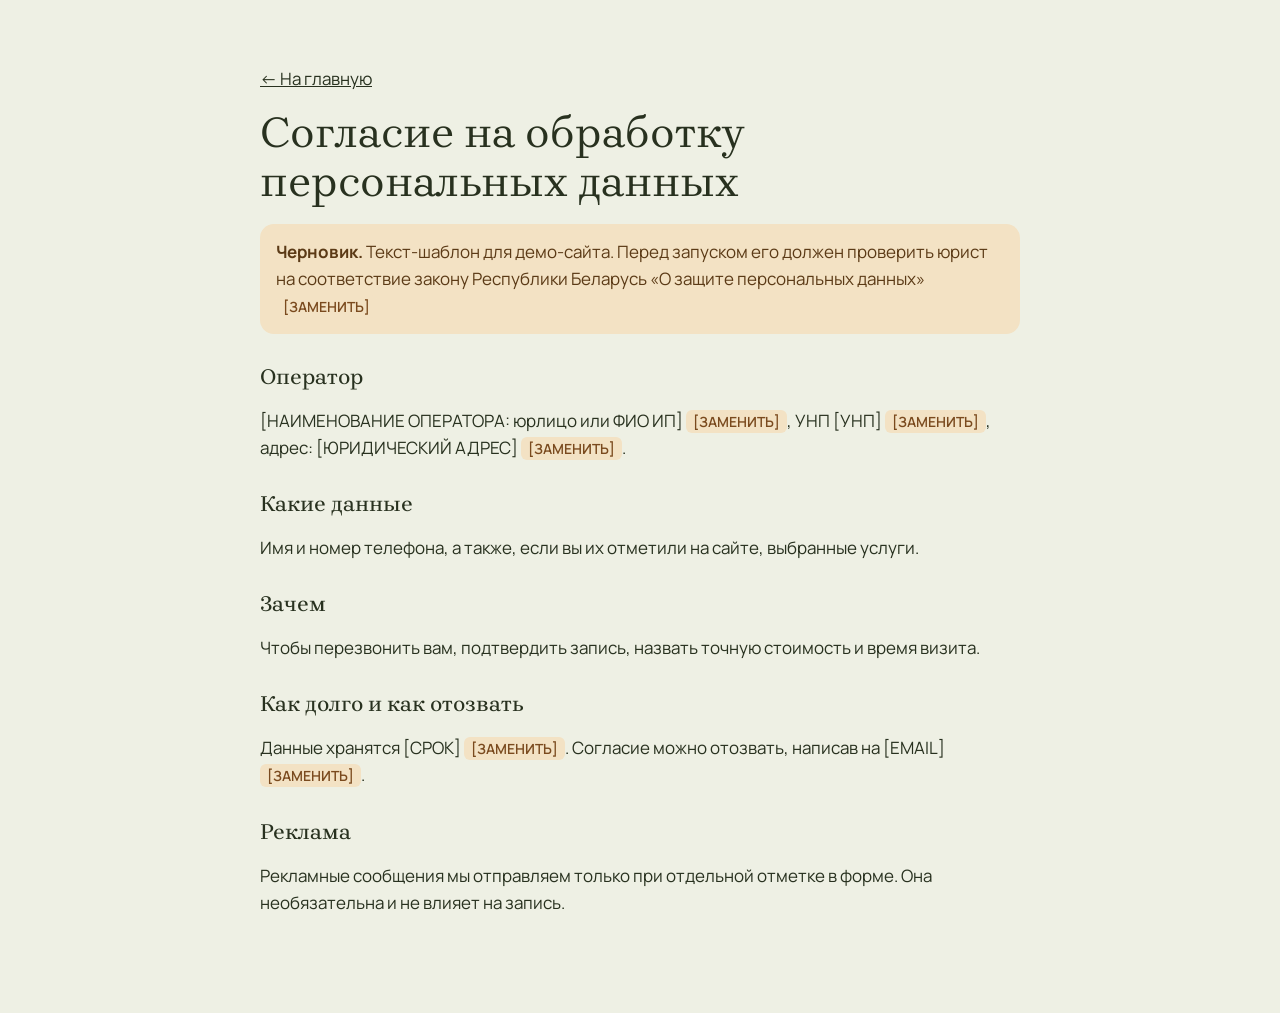
==== consent.html @ 0c8aea01 "Shine Studio: демо-версия сайта салона красоты Co-Authored-By: Claude Sonnet 5.5 <noreply@anthropic." ====
<!doctype html><html lang="ru"><head><meta charset="utf-8"><meta name="viewport" content="width=device-width,initial-scale=1"><title>Согласие на обработку персональных данных — Inside Out Beauty</title>
<link href="https://fonts.googleapis.com/css2?family=Brygada+1918:wght@400;500&family=Manrope:wght@400;600&display=swap" rel="stylesheet">
<style>body{margin:0;background:#EEF0E4;color:#28311F;font:400 17px/1.6 Manrope,system-ui,sans-serif}main{width:min(760px,100% - 36px);margin:0 auto;padding:48px 0 80px}h1{font:400 clamp(30px,5vw,44px)/1.1 "Brygada 1918",Georgia,serif;margin:0 0 8px}h2{font:500 22px "Brygada 1918",Georgia,serif;margin:30px 0 8px}a{color:inherit}.todo{background:#F3E2C4;color:#7A4A1E;border-radius:6px;padding:2px 7px;font-weight:600;font-size:14px}.warn{background:#F3E2C4;color:#5b3a16;padding:14px 16px;border-radius:14px;margin:18px 0}</style></head><body><main>
<p><a href="index.html">← На главную</a></p><h1>Согласие на обработку персональных данных</h1>
<p class="warn"><b>Черновик.</b> Текст-шаблон для демо-сайта. Перед запуском его должен проверить юрист на соответствие закону Республики Беларусь «О защите персональных данных» <span class="todo">[ЗАМЕНИТЬ]</span></p>
<h2>Оператор</h2><p>[НАИМЕНОВАНИЕ ОПЕРАТОРА: юрлицо или ФИО ИП] <span class="todo">[ЗАМЕНИТЬ]</span>, УНП [УНП] <span class="todo">[ЗАМЕНИТЬ]</span>, адрес: [ЮРИДИЧЕСКИЙ АДРЕС] <span class="todo">[ЗАМЕНИТЬ]</span>.</p>
<h2>Какие данные</h2><p>Имя и номер телефона, а также, если вы их отметили на сайте, выбранные услуги.</p>
<h2>Зачем</h2><p>Чтобы перезвонить вам, подтвердить запись, назвать точную стоимость и время визита.</p>
<h2>Как долго и как отозвать</h2><p>Данные хранятся [СРОК] <span class="todo">[ЗАМЕНИТЬ]</span>. Согласие можно отозвать, написав на [EMAIL] <span class="todo">[ЗАМЕНИТЬ]</span>.</p>
<h2>Реклама</h2><p>Рекламные сообщения мы отправляем только при отдельной отметке в форме. Она необязательна и не влияет на запись.</p></main></body></html>
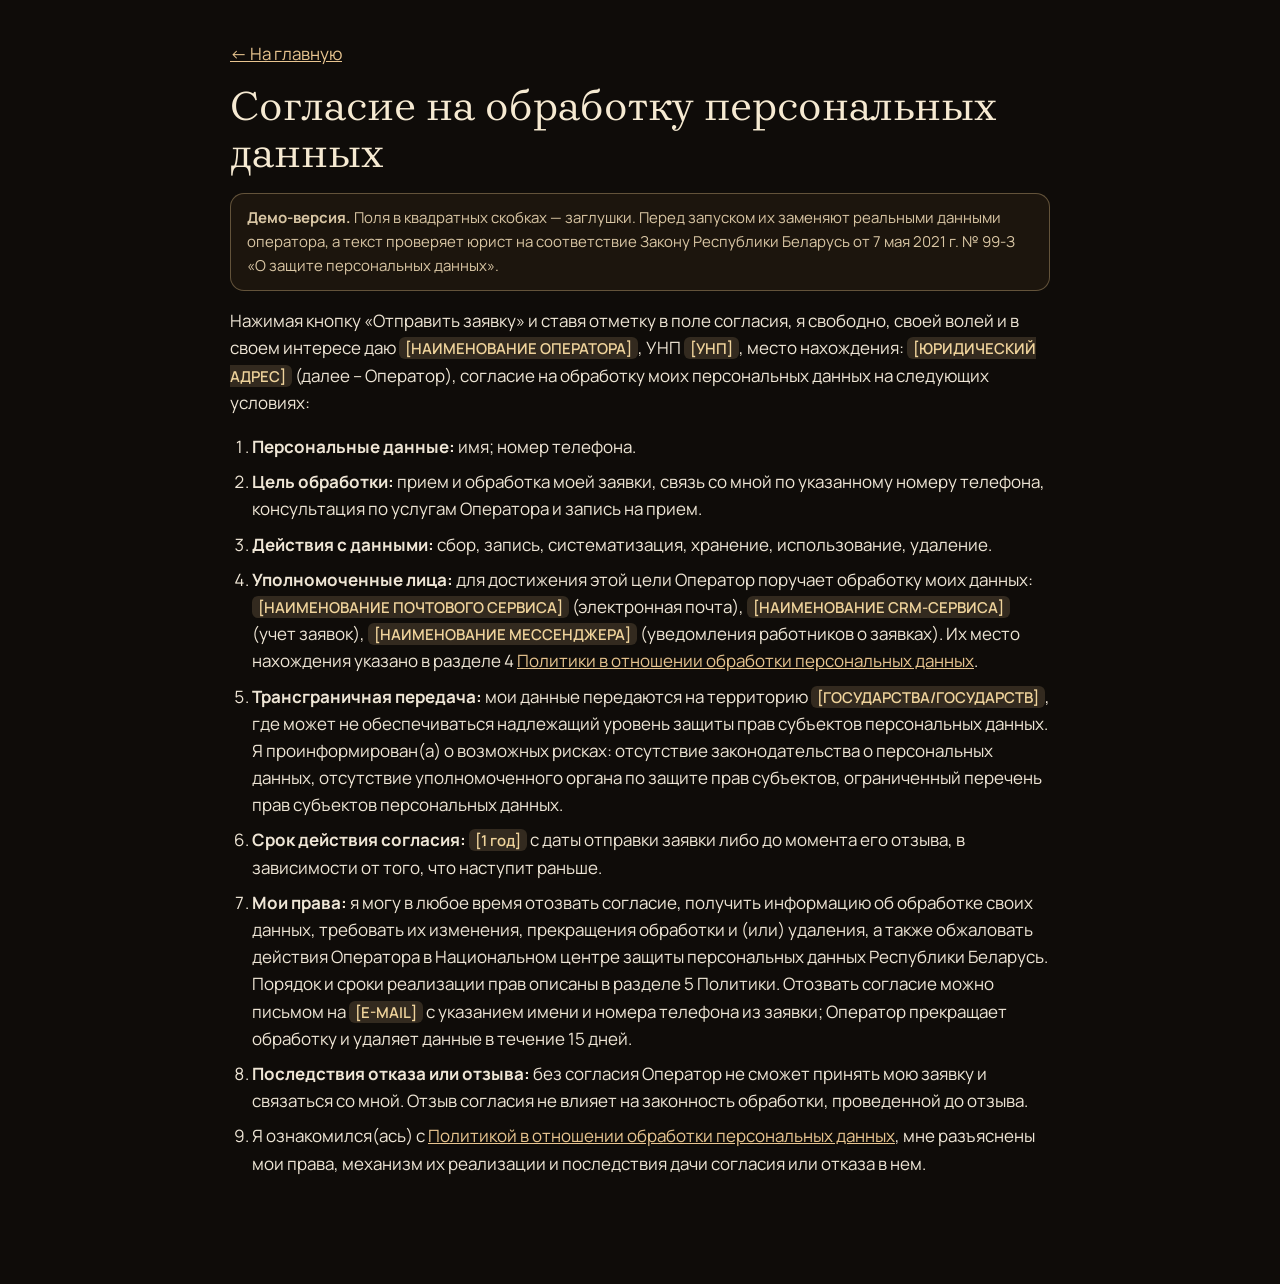
==== commit bb1e132a: "РБ: политика и согласие по закону № 99-З, отметка согласия и кнопка «Отправить заявку», убрана рекла" ====
--- a/consent.html
+++ b/consent.html
@@ -1,10 +1,6 @@
-<!doctype html><html lang="ru"><head><meta charset="utf-8"><meta name="viewport" content="width=device-width,initial-scale=1"><title>Согласие на обработку персональных данных — Inside Out Beauty</title>
+<!doctype html><html lang="ru"><head><meta charset="utf-8"><meta name="viewport" content="width=device-width,initial-scale=1"><meta name="robots" content="noindex"><title>Согласие на обработку персональных данных — Shine Studio</title>
 <link href="https://fonts.googleapis.com/css2?family=Brygada+1918:wght@400;500&family=Manrope:wght@400;600&display=swap" rel="stylesheet">
-<style>body{margin:0;background:#EEF0E4;color:#28311F;font:400 17px/1.6 Manrope,system-ui,sans-serif}main{width:min(760px,100% - 36px);margin:0 auto;padding:48px 0 80px}h1{font:400 clamp(30px,5vw,44px)/1.1 "Brygada 1918",Georgia,serif;margin:0 0 8px}h2{font:500 22px "Brygada 1918",Georgia,serif;margin:30px 0 8px}a{color:inherit}.todo{background:#F3E2C4;color:#7A4A1E;border-radius:6px;padding:2px 7px;font-weight:600;font-size:14px}.warn{background:#F3E2C4;color:#5b3a16;padding:14px 16px;border-radius:14px;margin:18px 0}</style></head><body><main>
-<p><a href="index.html">← На главную</a></p><h1>Согласие на обработку персональных данных</h1>
-<p class="warn"><b>Черновик.</b> Текст-шаблон для демо-сайта. Перед запуском его должен проверить юрист на соответствие закону Республики Беларусь «О защите персональных данных» <span class="todo">[ЗАМЕНИТЬ]</span></p>
-<h2>Оператор</h2><p>[НАИМЕНОВАНИЕ ОПЕРАТОРА: юрлицо или ФИО ИП] <span class="todo">[ЗАМЕНИТЬ]</span>, УНП [УНП] <span class="todo">[ЗАМЕНИТЬ]</span>, адрес: [ЮРИДИЧЕСКИЙ АДРЕС] <span class="todo">[ЗАМЕНИТЬ]</span>.</p>
-<h2>Какие данные</h2><p>Имя и номер телефона, а также, если вы их отметили на сайте, выбранные услуги.</p>
-<h2>Зачем</h2><p>Чтобы перезвонить вам, подтвердить запись, назвать точную стоимость и время визита.</p>
-<h2>Как долго и как отозвать</h2><p>Данные хранятся [СРОК] <span class="todo">[ЗАМЕНИТЬ]</span>. Согласие можно отозвать, написав на [EMAIL] <span class="todo">[ЗАМЕНИТЬ]</span>.</p>
-<h2>Реклама</h2><p>Рекламные сообщения мы отправляем только при отдельной отметке в форме. Она необязательна и не влияет на запись.</p></main></body></html>+<style>body{margin:0;background:#0f0c09;color:#efe6d6;font:400 17px/1.6 Manrope,system-ui,sans-serif}main{width:min(820px,100% - 32px);margin:0 auto;padding:40px 0 90px}h1{font:400 clamp(28px,5vw,42px)/1.12 "Brygada 1918",Georgia,serif;margin:12px 0 6px;color:#f6ead2}h2{font:500 clamp(20px,3.4vw,24px)/1.25 "Brygada 1918",Georgia,serif;margin:34px 0 10px;color:#e8c590}p,li{margin:8px 0}a{color:#e8c590}ul,ol{padding-left:22px}.todo{background:rgba(232,197,144,.16);color:#f0d49c;border-radius:6px;padding:1px 6px;font-weight:600;font-size:.88em}.warn{background:#1c150d;border:1px solid rgba(232,197,144,.35);color:#d9c6a4;padding:12px 16px;border-radius:14px;margin:16px 0;font-size:15px}.date{color:#b9a784;margin:0 0 6px}.tw{overflow-x:auto;margin:12px 0}table{border-collapse:collapse;width:100%;min-width:560px;font-size:15px}th,td{border:1px solid rgba(232,197,144,.25);padding:9px 11px;text-align:left;vertical-align:top}th{background:#1c150d;color:#e8c590}.back{display:inline-block;margin-bottom:4px}</style></head><body><main>
+<a class="back" href="index.html">← На главную</a><h1>Согласие на обработку персональных данных</h1>
+<p class="warn"><b>Демо-версия.</b> Поля в квадратных скобках — заглушки. Перед запуском их заменяют реальными данными оператора, а текст проверяет юрист на соответствие Закону Республики Беларусь от 7 мая 2021 г. № 99-З «О защите персональных данных».</p>
+<p>Нажимая кнопку «Отправить заявку» и ставя отметку в поле согласия, я свободно, своей волей и в своем интересе даю <span class="todo">[НАИМЕНОВАНИЕ ОПЕРАТОРА]</span>, УНП <span class="todo">[УНП]</span>, место нахождения: <span class="todo">[ЮРИДИЧЕСКИЙ АДРЕС]</span> (далее – Оператор), согласие на обработку моих персональных данных на следующих условиях:</p><ol><li><b>Персональные данные:</b> имя; номер телефона.</li><li><b>Цель обработки:</b> прием и обработка моей заявки, связь со мной по указанному номеру телефона, консультация по услугам Оператора и запись на прием.</li><li><b>Действия с данными:</b> сбор, запись, систематизация, хранение, использование, удаление.</li><li><b>Уполномоченные лица:</b> для достижения этой цели Оператор поручает обработку моих данных: <span class="todo">[НАИМЕНОВАНИЕ ПОЧТОВОГО СЕРВИСА]</span> (электронная почта), <span class="todo">[НАИМЕНОВАНИЕ CRM-СЕРВИСА]</span> (учет заявок), <span class="todo">[НАИМЕНОВАНИЕ МЕССЕНДЖЕРА]</span> (уведомления работников о заявках). Их место нахождения указано в разделе 4 <a href="privacy.html">Политики в отношении обработки персональных данных</a>.</li><li><b>Трансграничная передача:</b> мои данные передаются на территорию <span class="todo">[ГОСУДАРСТВА/ГОСУДАРСТВ]</span>, где может не обеспечиваться надлежащий уровень защиты прав субъектов персональных данных. Я проинформирован(а) о возможных рисках: отсутствие законодательства о персональных данных, отсутствие уполномоченного органа по защите прав субъектов, ограниченный перечень прав субъектов персональных данных.</li><li><b>Срок действия согласия:</b> <span class="todo">[1 год]</span> с даты отправки заявки либо до момента его отзыва, в зависимости от того, что наступит раньше.</li><li><b>Мои права:</b> я могу в любое время отозвать согласие, получить информацию об обработке своих данных, требовать их изменения, прекращения обработки и (или) удаления, а также обжаловать действия Оператора в Национальном центре защиты персональных данных Республики Беларусь. Порядок и сроки реализации прав описаны в разделе 5 Политики. Отозвать согласие можно письмом на <span class="todo">[E-MAIL]</span> с указанием имени и номера телефона из заявки; Оператор прекращает обработку и удаляет данные в течение 15 дней.</li><li><b>Последствия отказа или отзыва:</b> без согласия Оператор не сможет принять мою заявку и связаться со мной. Отзыв согласия не влияет на законность обработки, проведенной до отзыва.</li><li>Я ознакомился(ась) с <a href="privacy.html">Политикой в отношении обработки персональных данных</a>, мне разъяснены мои права, механизм их реализации и последствия дачи согласия или отказа в нем.</li></ol></main></body></html>
